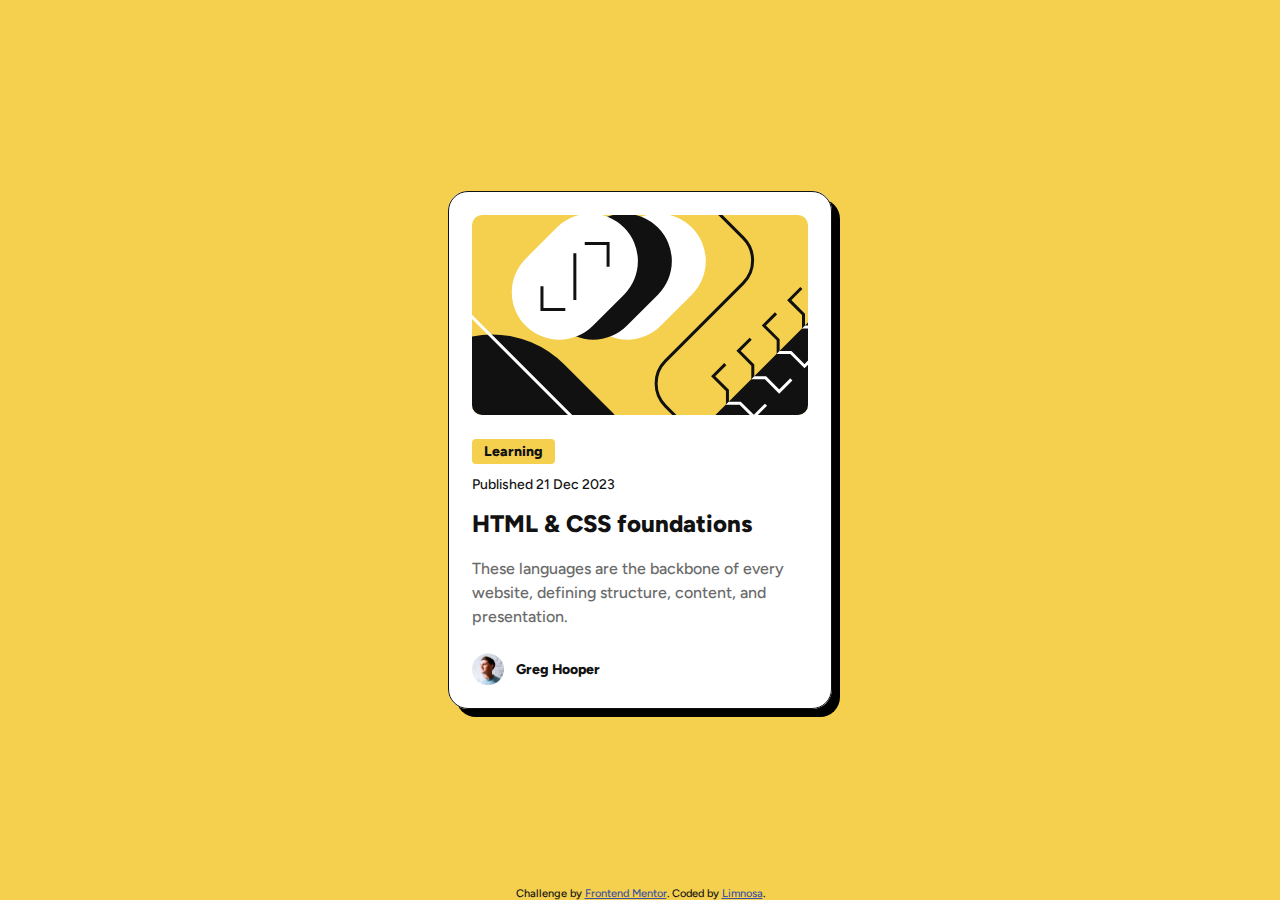
==== Blog-preview-card/index.html @ e89d1152 "add files" ====
<!DOCTYPE html>
<html lang="en">
<head>
  <meta charset="UTF-8">
  <meta name="viewport" content="width=device-width, initial-scale=1.0">
  <link rel="icon" type="image/png" sizes="32x32" href="./assets/images/favicon-32x32.png">
  <link rel="preconnect" href="https://fonts.googleapis.com">
  <link rel="preconnect" href="https://fonts.gstatic.com" crossorigin>
  <link href="https://fonts.googleapis.com/css2?family=Figtree:ital,wght@0,300..900;1,300..900&display=swap" rel="stylesheet">
  <link rel="stylesheet" href="style.css">
  <title>Frontend Mentor | Blog preview card</title>
</head>
<body>
  <main>
    <section class="card">
      <div class="inside-elements">
        <svg id="illustration" xmlns="http://www.w3.org/2000/svg" preserveAspectRatio="xMidYMid slice" width="336" height="201" fill="none" viewBox="0 0 336 201">
          <g clip-path="url(#a)"><path fill="#F4D04E" d="M0 .5h336v200H0z"/>
            <rect width="139" height="95" x="87.996" y="77.729" fill="#fff" rx="47.5" transform="rotate(-45 87.996 77.729)"/>
            <rect width="139" height="95" x="54.055" y="77.729" fill="#111" rx="47.5" transform="rotate(-45 54.055 77.729)"/>
            <path fill="#111" d="M234.864 209.036 451.4-7.5l67.175 67.175-216.536 216.536z"/>
            <rect width="139" height="95" x="20.114" y="77.729" fill="#fff" rx="47.5" transform="rotate(-45 20.114 77.729)"/>
            <rect width="204.19" height="270.554" fill="#111" rx="102.095" transform="scale(-1 1) rotate(45 -103.887 14.564)"/>
            <path stroke="#fff" stroke-width="3" d="m6.69-357.5 135.583 135.727c12.481 12.494 12.481 32.737 0 45.231L-45.544 11.475c-12.481 12.494-12.481 32.737 0 45.23L107.088 209.5"/>
            <path stroke="#111" stroke-width="3" d="M69.965 71.719v23.334h23.334M136.079 52.273V28.94h-23.334M102.845 38.838v46.67M210.364-37.5l60.873 60.873c12.497 12.496 12.497 32.758 0 45.254l-77.745 77.746c-12.497 12.496-12.497 32.758 0 45.254l69.872 69.873"/>
            <path stroke="#111" stroke-width="3" d="m253.339 149.574-12.144 12.145 14.256 14.257v12.672h12.673l13.729 13.729 12.145-12.145M278.685 124.228l-12.145 12.145 14.257 14.257v12.673h12.673l13.729 13.729 12.145-12.145M304.031 98.883l-12.145 12.144 14.257 14.257v12.673h12.673l13.729 13.729 12.144-12.145M329.376 73.537l-12.145 12.145 14.257 14.257v12.672h12.673l13.729 13.729 12.145-12.144"/>
            <path stroke="#fff" stroke-width="5" d="m354.722 48.191-12.145 12.145 14.257 14.257v12.673h12.673l13.729 13.729 12.145-12.145"/>
            <mask id="b" width="285" height="285" x="234" y="-8" maskUnits="userSpaceOnUse" style="mask-type:alpha">
              <path fill="#111" d="M234.864 209.036 451.4-7.5l67.175 67.175-216.536 216.536z"/>
            </mask>
            <g stroke="#fff" mask="url(#b)"><path stroke-width="3" d="m253.339 149.574-12.144 12.145 14.256 14.257v12.672h12.673l13.729 13.729 12.145-12.145M278.685 124.228l-12.145 12.145 14.257 14.257v12.673h12.673l13.729 13.729 12.145-12.145M304.031 98.883l-12.145 12.144 14.257 14.257v12.673h12.673l13.729 13.729 12.144-12.145M329.376 73.537l-12.145 12.145 14.257 14.257v12.672h12.673l13.729 13.729 12.145-12.145"/>
              <path stroke-width="5" d="m354.722 48.191-12.145 12.145 14.257 14.257v12.673h12.673l13.729 13.729 12.145-12.145"/>
            </g></g>
            <defs>
              <clipPath id="a">
                <path fill="#fff" d="M0 .5h336v200H0z"/>
              </clipPath>
            </defs>
        </svg>
        <div class="content">
            <p id="category">Learning</p>
            <p id="publish-date">Published 21 Dec 2023</p>
            <h1 id="title">HTML & CSS foundations</h1>
            <p id="description">These languages are the backbone of every website, defining structure, content, and presentation.</p>
        </div>
        <div class="author">
          <img id="avatar" src="assets/images/image-avatar.webp" alt="userpic">
          <p id="authorname">Greg Hooper</p>
        </div>
      </div>
    </section>
  </main>
  <footer>
    <div class="attribution">
      Challenge by <a href="https://www.frontendmentor.io?ref=challenge" target="_blank">Frontend Mentor</a>. 
      Coded by <a href="https://github.com/Limnosa">Limnosa</a>.
    </div>
  </footer>
</body>
</html>
---- Blog-preview-card/style.css ----
* {
    padding: 0;
    margin: 0;
    font-family: "Figtree", sans-serif;
    font-size: 16px;
    font-weight: 500;
    font-style: normal;
    color: hsl(0, 0%, 7%);
    box-sizing: border-box;
}

html, body {
    height: 100%;
    margin: 0;
}

body {
    background-color: hsl(47, 88%, 63%);
    max-width: 1440px;
    max-height: 960px;
    margin: auto;
    display: flex;
    flex-direction: column;
    justify-content: center;
    align-items: center;

}

main {
    flex: 1;
    display: flex;
    align-items: center;
    justify-content: center;
}

.card {
    max-width: 384px;
    height: auto;
    border-radius: 20px;
    outline: 1px solid hsl(0, 0%, 7%);
    outline-offset: -1px;
    box-shadow: 8px 8px 0 #000;
    background-color: white;
    padding: 24px;
    transition: box-shadow 0.5s ease;
}

.card:hover {
    box-shadow: 16px 16px 0 #000;
}

.inside-elements {
    display: flex;
    flex-direction: column;
    gap: 24px;
}

#illustration {
    width: auto;
    max-height: 200px;
    border-radius: 10px;
}

.content {
    display: flex;
    flex-direction: column;
    align-items: flex-start;
    width: 100%;
    height: auto;
    gap: 12px;
}

#category {
    background-color: hsl(47, 88%, 63%);
    display: inline-flex;
    padding: 4px 12px 4px 12px;
    border-radius: 4px;
    font-weight: 800;
    font-size: 14px;
}

#publish-date {
    font-size: 14px;
    height: 21px;
    text-align: center;
}

#title {
    font-size: 24px;
    font-weight: 800;
    vertical-align: top;
    height: 36px;
}

#title:hover {
    color:hsl(47, 88%, 63%);
    cursor: pointer;
}

#description {
    color: hsl(0, 0%, 42%);
    line-height: 150%;
    font-size: 16px;
}

.author {
    display: flex;
    flex-direction: row;
    justify-content: flex-start;
    align-items: center;
    gap: 12px;
}

#avatar {
    width: 32px;
    height: auto;
}

#authorname {
    font-size: 14px;
    font-weight: 800;
}

footer {
    position: absolute;
    bottom: 0;
}

.attribution {
     font-size: 11px; 
     text-align: center;
}

.attribution a { 
    font-size: 11px; 
    color: hsl(228, 45%, 44%); 
}

@media screen and (max-width: 375px) {
    .card {
        width: 327px;
    }

    #category {
        font-size: 12px;
    }

    #publish-date {
        font-size: 12px;
    }
    
    #title {
        font-size: 20px;
        font-weight: 800;
        vertical-align: top;
        height: 30px;
    }
    
    #description {
        color: hsl(0, 0%, 42%);
        line-height: 150%;
        font-size: 14px;
    }
};
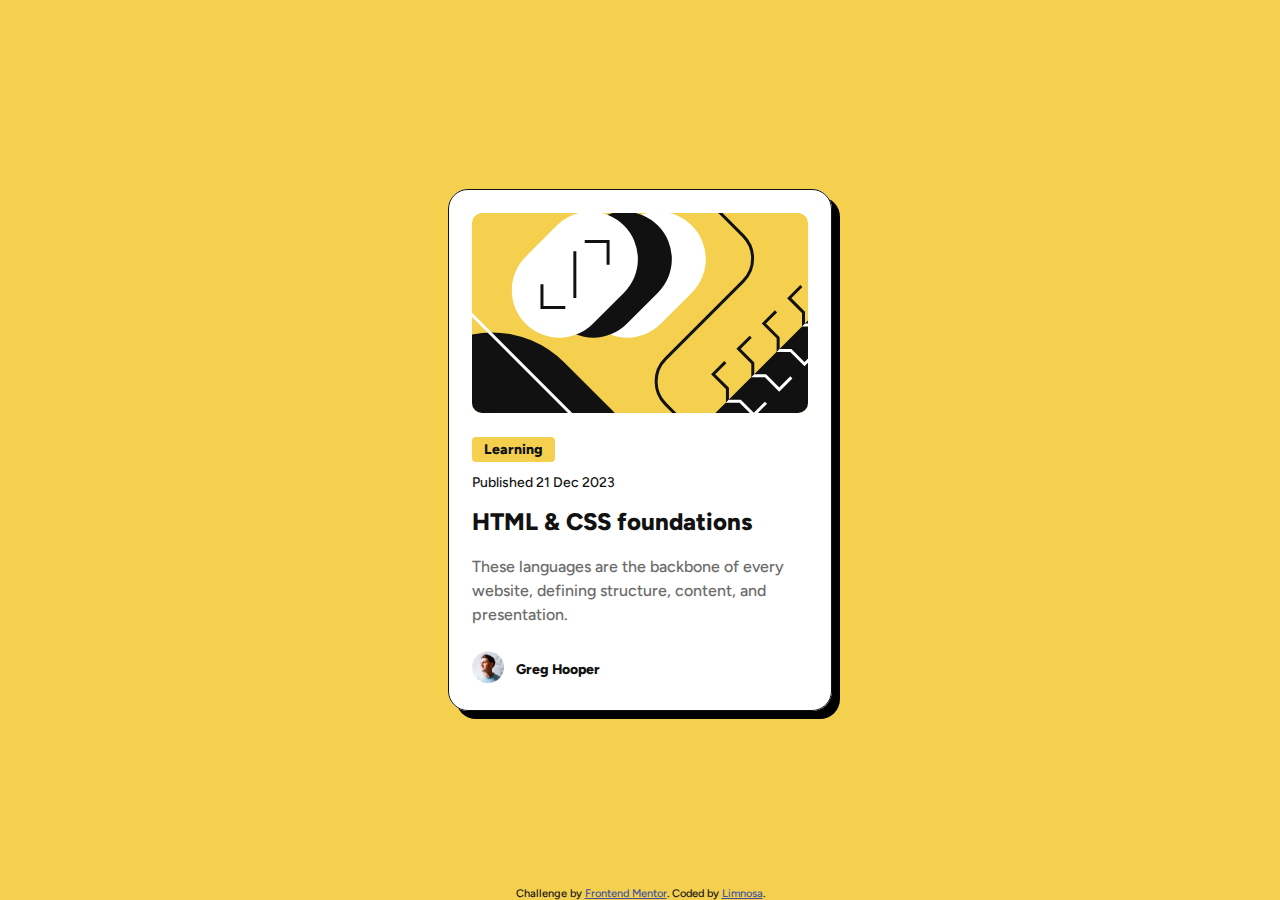
==== commit e29267fa: "add news homepage and secret links" ====
--- a/Blog-preview-card/index.html
+++ b/Blog-preview-card/index.html
@@ -44,7 +44,7 @@
             <p id="description">These languages are the backbone of every website, defining structure, content, and presentation.</p>
         </div>
         <div class="author">
-          <img id="avatar" src="assets/images/image-avatar.webp" alt="userpic">
+          <a href="#" id="secret-link"><img id="avatar" src="assets/images/image-avatar.webp" alt="userpic"></a>
           <p id="authorname">Greg Hooper</p>
         </div>
       </div>
@@ -56,5 +56,17 @@
       Coded by <a href="https://github.com/Limnosa">Limnosa</a>.
     </div>
   </footer>
+  <script>
+    document.addEventListener("DOMContentLoaded", function() {
+        const secretLink = document.querySelector("#secret-link");
+
+        if (secretLink) {
+            secretLink.addEventListener("click", function(e) {
+                e.preventDefault();
+                window.location.href = "../main.html?foundSecret=true";
+            });
+        }
+    });
+  </script>
 </body>
 </html>